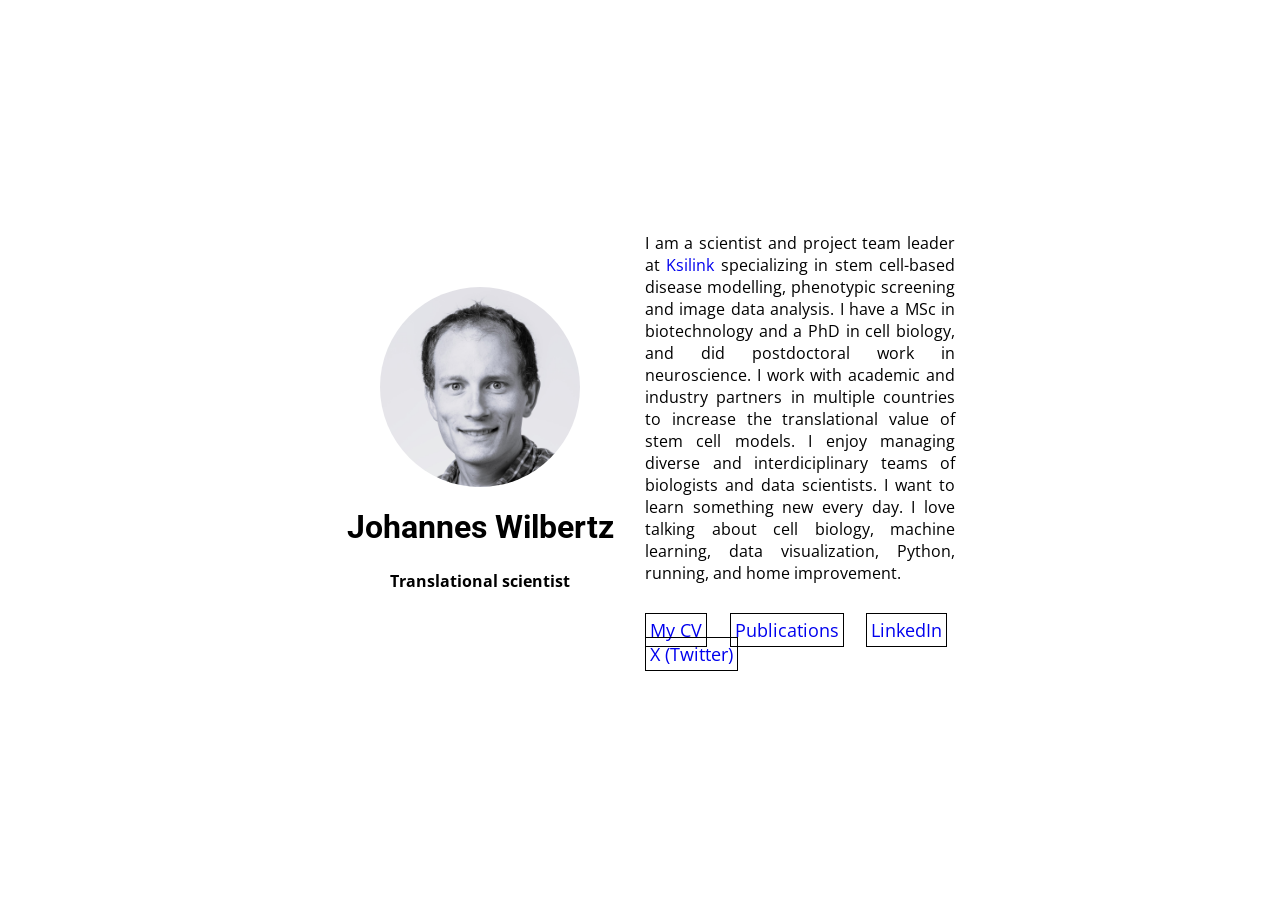
==== index.html @ 1341557f "Updated link structure" ====
<head>
    <title>Johannes Wilbertz</title>
    <link rel="stylesheet" type="text/css" href="style.css">
    <link href="https://fonts.googleapis.com/css?family=Open+Sans|Roboto" rel="stylesheet">
  </head>

<body>
    <div class="wrapper">
      
      <div class="left">
        <img class="profile-picture" src="images/my_photo.jpg" width="200"/>
        <h1 class="name">Johannes Wilbertz</h1>
        <h4 class="subtitle">Translational scientist</h4>
      </div>
      
      <div class="right">
        <p class="bio">
            I am a scientist and project team leader at <a href="https://www.ksilink.com/" target="_blank">Ksilink</a> specializing in stem cell-based disease modelling, 
            phenotypic screening and image data analysis. I have a MSc in biotechnology and a PhD in 
            cell biology, and did postdoctoral work in neuroscience. I work with academic and industry partners in multiple countries to 
            increase the translational value of stem cell models. I enjoy managing diverse and interdiciplinary teams 
            of biologists and data scientists. I want to learn something new every day. I love talking about cell 
            biology, machine learning, data visualization, Python, running, and home improvement.
        </p>
        <ul class="social-links">
          <li><a href="pdf/CV_J.Wilbertz.pdf" target="_blank">My CV</a></li>
          <li><a href="https://scholar.google.com/citations?hl=en&user=0pHXmrAAAAAJ" target="_blank">Publications</a></li>
          <li><a href="https://www.linkedin.com/in/johanneswilbertz/" target="_blank">LinkedIn</a></li>
          <li><a href="https://twitter.com/jowilbertz" target="_blank">X (Twitter)</a></li>
        </ul>
      </div>
      
    </div>
</body>
---- style.css ----
html, body {
    display: flex;
    align-items: center;
    justify-content: center;
    height: 100%;
    margin: 0px;
    padding: 0px;
    
    font-family: 'Open Sans', sans-serif;
    text-align: justify;
}

.bio a {
    text-decoration: none;
}
  
.name {
    font-family: 'Roboto', sans-serif;
    margin-bottom: 2px;
}
  
.wrapper {
    max-width: 50%;
    display: flex;
    flex-direction: row;
    height: 80%;
}
  
.left, .right {
    margin: 5px;
    max-width: 70%;
    flex: 1;
    display: flex;
    flex-direction: column;
    justify-content: center;
}
  
.left {
    align-items: center;
    justify-content: center;
}
  
.profile-picture {
    border-radius: 50%;
}

.social-links a {
    text-decoration: none;
    padding: 4px;
    border: 1px solid black;
}
  
.social-links a:hover {
    background-color: rgba(0, 0, 0, 0.1);
}

.social-links a:visited {
    color: inherit;
}

.social-links {
    list-style: none;
    padding-left: 0px;
    font-size: 18px;
}
  
.social-links li {
    display: inline-block;
    margin-right: 8px;
}
  
.social-links a {
    text-decoration: none;
    padding: 4px;
}
  
.social-links a:hover {
    background-color: rgba(0, 0, 0, 0.1);
}
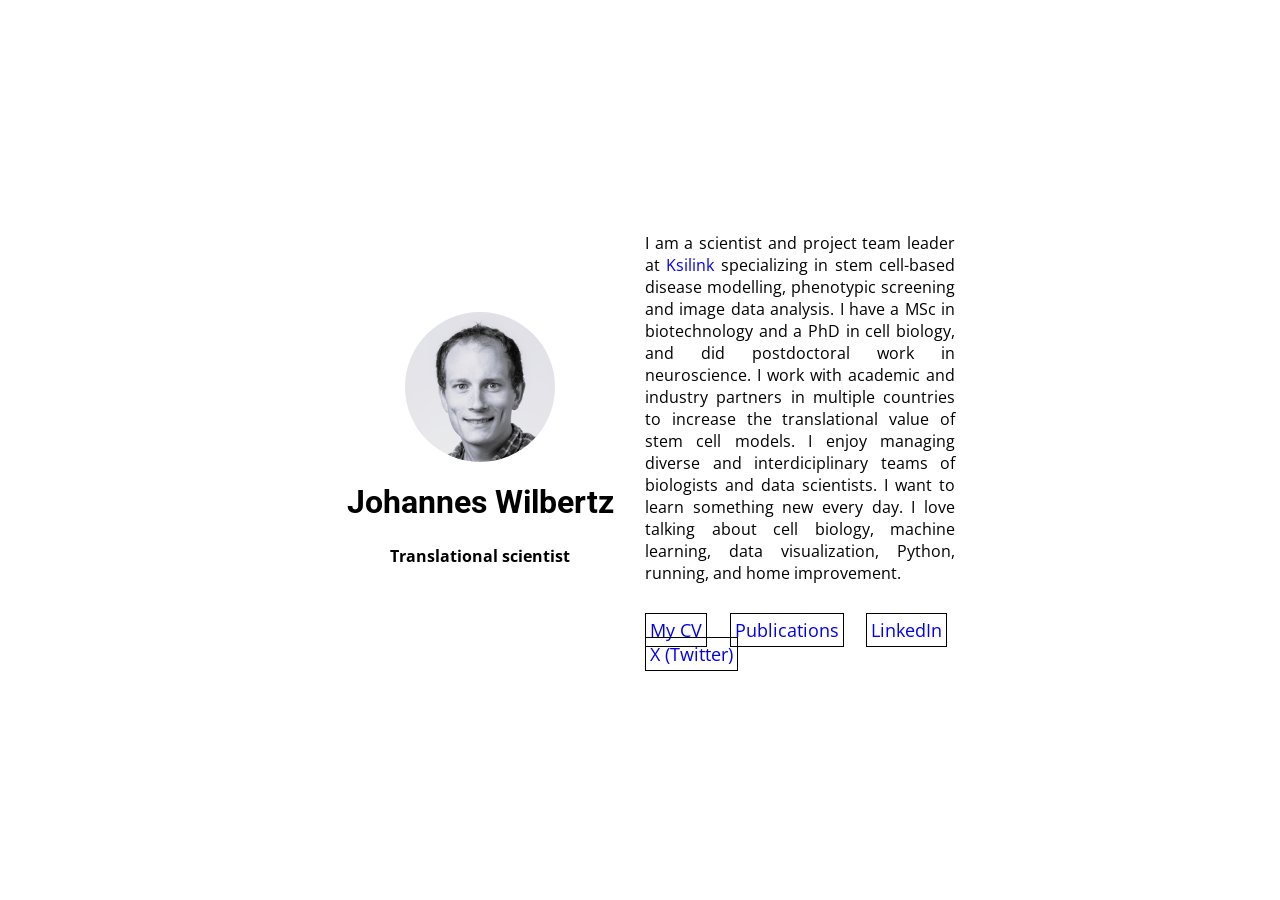
==== commit b8b22d65: "Update index.html" ====
--- a/index.html
+++ b/index.html
@@ -8,7 +8,7 @@
     <div class="wrapper">
       
       <div class="left">
-        <img class="profile-picture" src="images/my_photo.jpg" width="200"/>
+        <img class="profile-picture" src="images/my_photo.jpg" width="150"/>
         <h1 class="name">Johannes Wilbertz</h1>
         <h4 class="subtitle">Translational scientist</h4>
       </div>
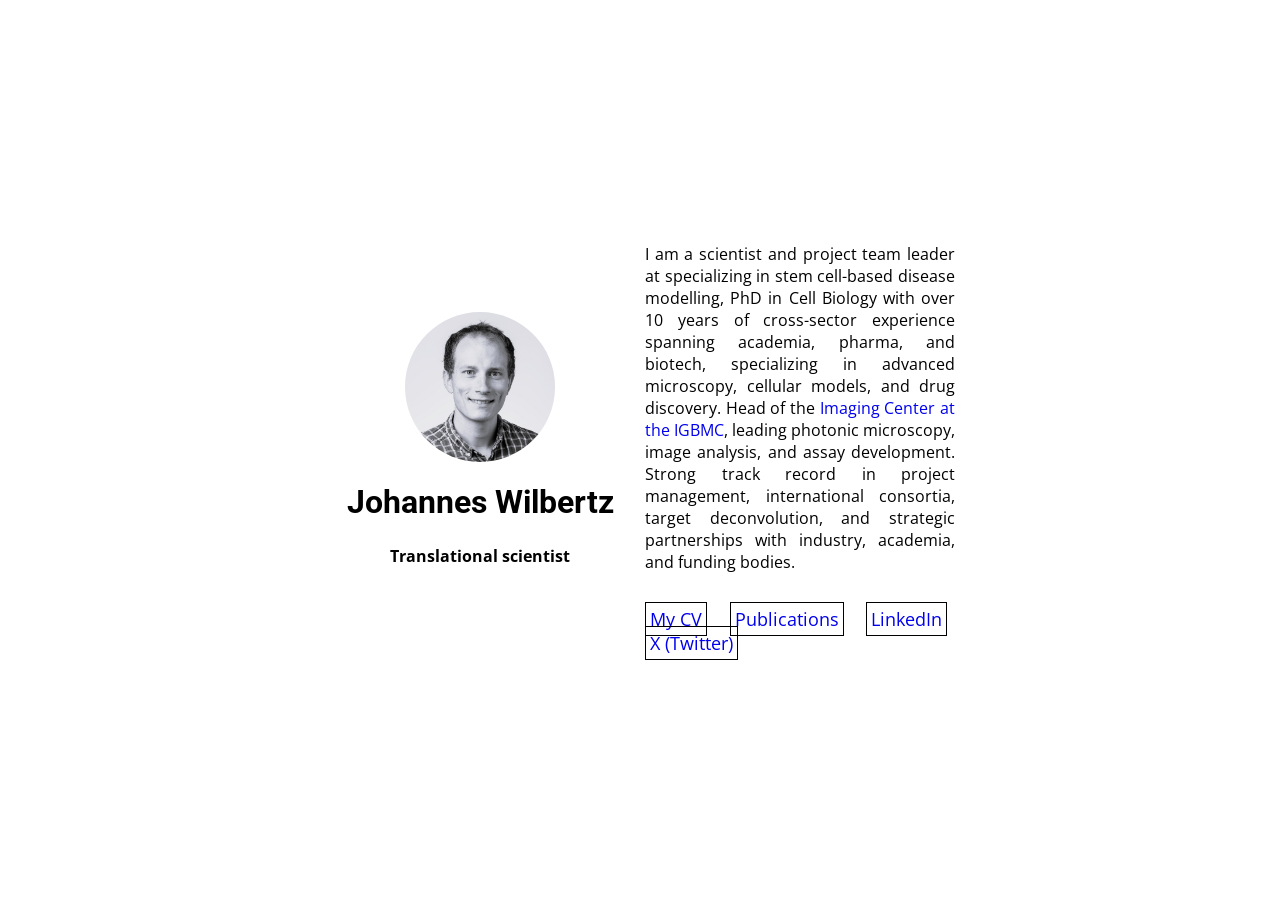
==== commit 2c46df5e: "Revise bio section with updated professional details" ====
--- a/index.html
+++ b/index.html
@@ -15,12 +15,10 @@
       
       <div class="right">
         <p class="bio">
-            I am a scientist and project team leader at <a href="https://www.ksilink.com/" target="_blank">Ksilink</a> specializing in stem cell-based disease modelling, 
-            phenotypic screening and image data analysis. I have a MSc in biotechnology and a PhD in 
-            cell biology, and did postdoctoral work in neuroscience. I work with academic and industry partners in multiple countries to 
-            increase the translational value of stem cell models. I enjoy managing diverse and interdiciplinary teams 
-            of biologists and data scientists. I want to learn something new every day. I love talking about cell 
-            biology, machine learning, data visualization, Python, running, and home improvement.
+            I am a scientist and project team leader at  specializing in stem cell-based disease modelling, 
+            PhD in Cell Biology with over 10 years of cross-sector experience spanning academia, pharma, and biotech, specializing in advanced microscopy, cellular models, and drug discovery. 
+            Head of the <a href="https://www.igbmc.fr/en/plateformes-technologiques/photonic-microscopy-3-1/" target="_blank">Imaging Center at the IGBMC</a>, leading photonic microscopy, image analysis, and assay development. 
+            Strong track record in project management, international consortia, target deconvolution, and strategic partnerships with industry, academia, and funding bodies.
         </p>
         <ul class="social-links">
           <li><a href="pdf/CV_J.Wilbertz.pdf" target="_blank">My CV</a></li>
@@ -32,3 +30,4 @@
       
     </div>
 </body>
+
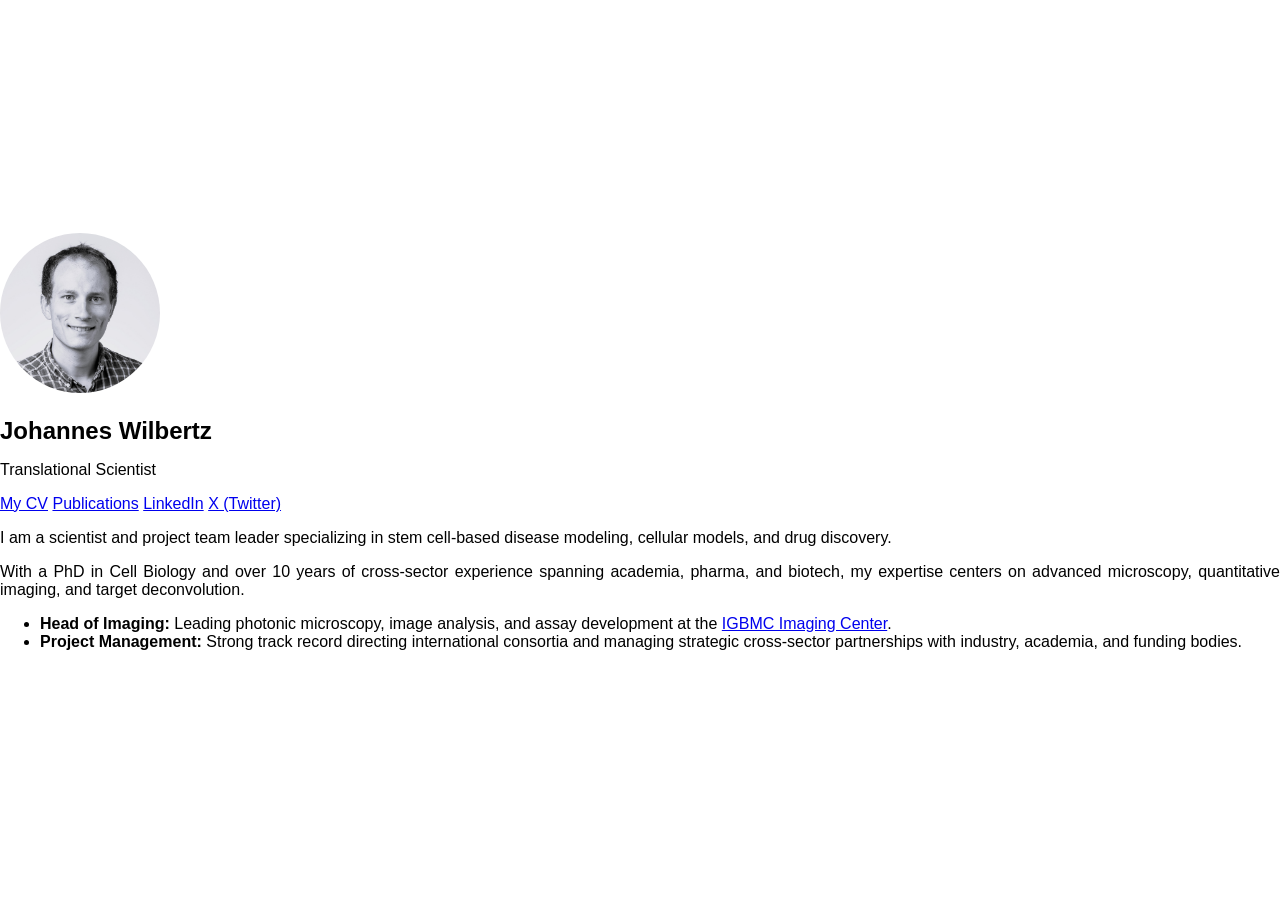
==== commit 693f742f: "Refactor index.html for improved structure and content Updated the HTML structure and content for be" ====
--- a/index.html
+++ b/index.html
@@ -1,33 +1,46 @@
+<!DOCTYPE html>
+<html lang="en">
 <head>
-    <title>Johannes Wilbertz</title>
-    <link rel="stylesheet" type="text/css" href="style.css">
-    <link href="https://fonts.googleapis.com/css?family=Open+Sans|Roboto" rel="stylesheet">
-  </head>
+  <meta charset="UTF-8">
+  <meta name="viewport" content="width=device-width, initial-scale=1.0">
+  <title>Johannes Wilbertz | Translational Scientist</title>
+  <link rel="stylesheet" type="text/css" href="style.css">
+  <link rel="preconnect" href="https://fonts.googleapis.com">
+  <link rel="preconnect" href="https://fonts.gstatic.com" crossorigin>
+  <link href="https://fonts.googleapis.com/css2?family=Inter:wght@400;500;600;700&display=swap" rel="stylesheet">
+</head>
 
 <body>
-    <div class="wrapper">
+  <main class="container">
+    
+    <aside class="sidebar">
+      <img class="profile-picture" src="images/my_photo.jpg" alt="Johannes Wilbertz" width="160" height="160">
+      <h1 class="name">Johannes Wilbertz</h1>
+      <p class="subtitle">Translational Scientist</p>
       
-      <div class="left">
-        <img class="profile-picture" src="images/my_photo.jpg" width="150"/>
-        <h1 class="name">Johannes Wilbertz</h1>
-        <h4 class="subtitle">Translational scientist</h4>
-      </div>
-      
-      <div class="right">
-        <p class="bio">
-            I am a scientist and project team leader at  specializing in stem cell-based disease modelling, 
-            PhD in Cell Biology with over 10 years of cross-sector experience spanning academia, pharma, and biotech, specializing in advanced microscopy, cellular models, and drug discovery. 
-            Head of the <a href="https://www.igbmc.fr/en/plateformes-technologiques/photonic-microscopy-3-1/" target="_blank">Imaging Center at the IGBMC</a>, leading photonic microscopy, image analysis, and assay development. 
-            Strong track record in project management, international consortia, target deconvolution, and strategic partnerships with industry, academia, and funding bodies.
-        </p>
-        <ul class="social-links">
-          <li><a href="pdf/CV_J.Wilbertz.pdf" target="_blank">My CV</a></li>
-          <li><a href="https://scholar.google.com/citations?hl=en&user=0pHXmrAAAAAJ" target="_blank">Publications</a></li>
-          <li><a href="https://www.linkedin.com/in/johanneswilbertz/" target="_blank">LinkedIn</a></li>
-          <li><a href="https://twitter.com/jowilbertz" target="_blank">X (Twitter)</a></li>
-        </ul>
-      </div>
-      
-    </div>
+      <nav class="links">
+        <a href="pdf/CV_J.Wilbertz.pdf" target="_blank" rel="noopener" class="btn btn-primary">My CV</a>
+        <a href="https://scholar.google.com/citations?hl=en&user=0pHXmrAAAAAJ" target="_blank" rel="noopener" class="btn">Publications</a>
+        <a href="https://www.linkedin.com/in/johanneswilbertz/" target="_blank" rel="noopener" class="btn">LinkedIn</a>
+        <a href="https://twitter.com/jowilbertz" target="_blank" rel="noopener" class="btn">X (Twitter)</a>
+      </nav>
+    </aside>
+    
+    <section class="content">
+      <p class="intro">
+        I am a scientist and project team leader specializing in stem cell-based disease modeling, cellular models, and drug discovery.
+      </p>
+
+      <p class="bio">
+        With a PhD in Cell Biology and over 10 years of cross-sector experience spanning academia, pharma, and biotech, my expertise centers on advanced microscopy, quantitative imaging, and target deconvolution.
+      </p>
+
+      <ul class="highlights">
+        <li><strong>Head of Imaging:</strong> Leading photonic microscopy, image analysis, and assay development at the <a href="https://www.igbmc.fr/en/plateformes-technologiques/photonic-microscopy-3-1/" target="_blank" rel="noopener">IGBMC Imaging Center</a>.</li>
+        <li><strong>Project Management:</strong> Strong track record directing international consortia and managing strategic cross-sector partnerships with industry, academia, and funding bodies.</li>
+      </ul>
+    </section>
+    
+  </main>
 </body>
-
+</html>
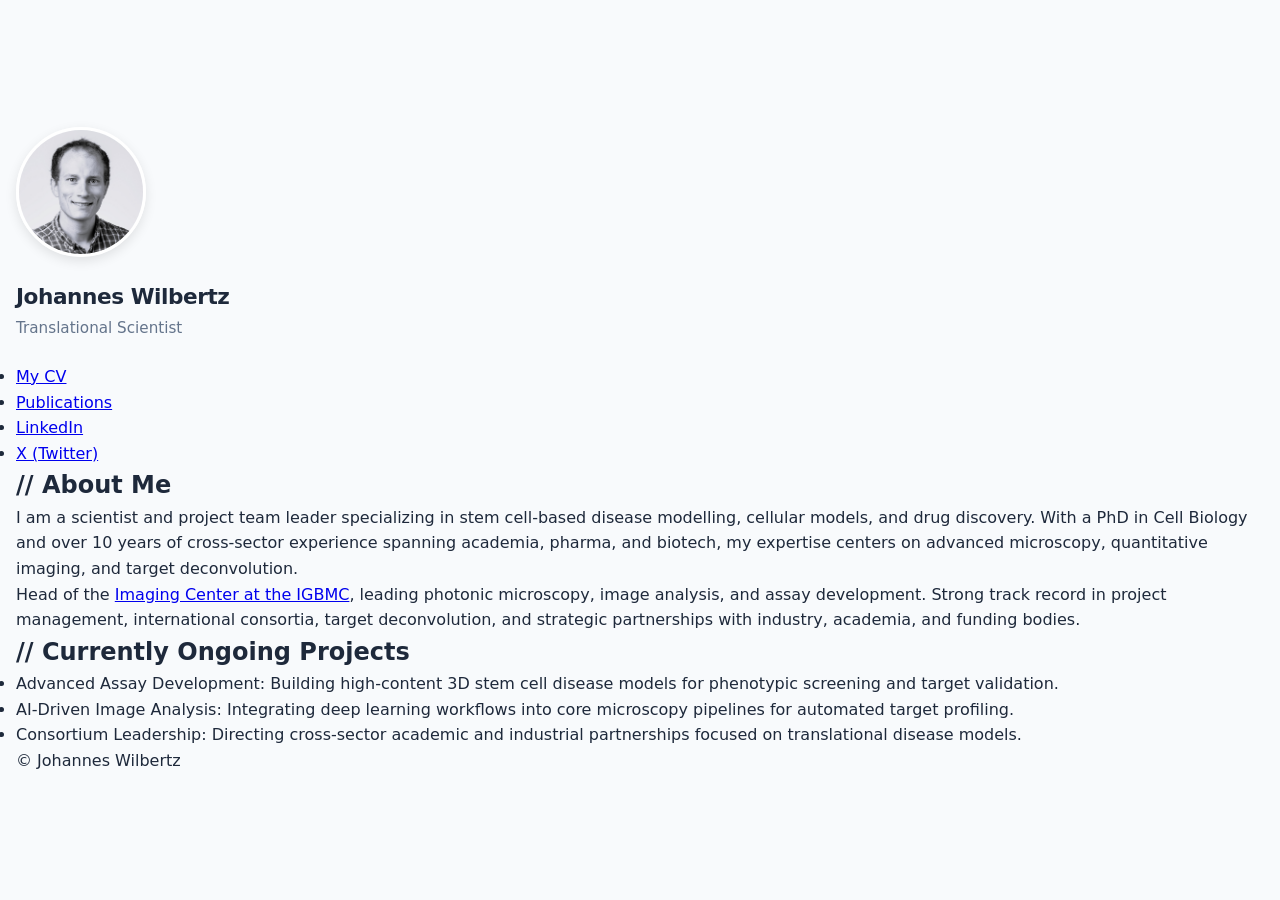
==== commit 23981fcc: "Refactor index.html with new layout and content Reorganized HTML structure and updated content secti" ====
--- a/index.html
+++ b/index.html
@@ -5,42 +5,58 @@
   <meta name="viewport" content="width=device-width, initial-scale=1.0">
   <title>Johannes Wilbertz | Translational Scientist</title>
   <link rel="stylesheet" type="text/css" href="style.css">
-  <link rel="preconnect" href="https://fonts.googleapis.com">
-  <link rel="preconnect" href="https://fonts.gstatic.com" crossorigin>
-  <link href="https://fonts.googleapis.com/css2?family=Inter:wght@400;500;600;700&display=swap" rel="stylesheet">
 </head>
-
 <body>
-  <main class="container">
+  <div class="wrapper">
     
-    <aside class="sidebar">
-      <img class="profile-picture" src="images/my_photo.jpg" alt="Johannes Wilbertz" width="160" height="160">
+    <header>
+      <img class="profile-picture" src="images/my_photo.jpg" alt="Johannes Wilbertz" width="130" height="130">
       <h1 class="name">Johannes Wilbertz</h1>
       <p class="subtitle">Translational Scientist</p>
       
-      <nav class="links">
-        <a href="pdf/CV_J.Wilbertz.pdf" target="_blank" rel="noopener" class="btn btn-primary">My CV</a>
-        <a href="https://scholar.google.com/citations?hl=en&user=0pHXmrAAAAAJ" target="_blank" rel="noopener" class="btn">Publications</a>
-        <a href="https://www.linkedin.com/in/johanneswilbertz/" target="_blank" rel="noopener" class="btn">LinkedIn</a>
-        <a href="https://twitter.com/jowilbertz" target="_blank" rel="noopener" class="btn">X (Twitter)</a>
+      <nav>
+        <ul class="social-links">
+          <li><a href="pdf/CV_J.Wilbertz.pdf" target="_blank" rel="noopener">My CV</a></li>
+          <li><a href="https://scholar.google.com/citations?hl=en&user=0pHXmrAAAAAJ" target="_blank" rel="noopener">Publications</a></li>
+          <li><a href="https://www.linkedin.com/in/johanneswilbertz/" target="_blank" rel="noopener">LinkedIn</a></li>
+          <li><a href="https://twitter.com/jowilbertz" target="_blank" rel="noopener">X (Twitter)</a></li>
+        </ul>
       </nav>
-    </aside>
-    
-    <section class="content">
-      <p class="intro">
-        I am a scientist and project team leader specializing in stem cell-based disease modeling, cellular models, and drug discovery.
-      </p>
+    </header>
 
-      <p class="bio">
-        With a PhD in Cell Biology and over 10 years of cross-sector experience spanning academia, pharma, and biotech, my expertise centers on advanced microscopy, quantitative imaging, and target deconvolution.
-      </p>
+    <main>
+      <section class="main-section">
+        <h2>// About Me</h2>
+        <div class="bio-content">
+          <p>
+            I am a scientist and project team leader specializing in stem cell-based disease modelling, cellular models, and drug discovery. With a PhD in Cell Biology and over 10 years of cross-sector experience spanning academia, pharma, and biotech, my expertise centers on advanced microscopy, quantitative imaging, and target deconvolution.
+          </p>
+          <p>
+            Head of the <a href="https://www.igbmc.fr/en/plateformes-technologiques/photonic-microscopy-3-1/" target="_blank" rel="noopener">Imaging Center at the IGBMC</a>, leading photonic microscopy, image analysis, and assay development. Strong track record in project management, international consortia, target deconvolution, and strategic partnerships with industry, academia, and funding bodies.
+          </p>
+        </div>
+      </section>
 
-      <ul class="highlights">
-        <li><strong>Head of Imaging:</strong> Leading photonic microscopy, image analysis, and assay development at the <a href="https://www.igbmc.fr/en/plateformes-technologiques/photonic-microscopy-3-1/" target="_blank" rel="noopener">IGBMC Imaging Center</a>.</li>
-        <li><strong>Project Management:</strong> Strong track record directing international consortia and managing strategic cross-sector partnerships with industry, academia, and funding bodies.</li>
-      </ul>
-    </section>
-    
-  </main>
+      <section class="main-section">
+        <h2>// Currently Ongoing Projects</h2>
+        <ul class="project-list">
+          <li>
+            <span class="proj-title">Advanced Assay Development:</span> Building high-content 3D stem cell disease models for phenotypic screening and target validation.
+          </li>
+          <li>
+            <span class="proj-title">AI-Driven Image Analysis:</span> Integrating deep learning workflows into core microscopy pipelines for automated target profiling.
+          </li>
+          <li>
+            <span class="proj-title">Consortium Leadership:</span> Directing cross-sector academic and industrial partnerships focused on translational disease models.
+          </li>
+        </ul>
+      </section>
+    </main>
+
+    <footer>
+      <p>&copy; Johannes Wilbertz</p>
+    </footer>
+
+  </div>
 </body>
 </html>
--- a/style.css
+++ b/style.css
@@ -1,79 +1,175 @@
-html, body {
-    display: flex;
-    align-items: center;
-    justify-content: center;
-    height: 100%;
-    margin: 0px;
-    padding: 0px;
-    
-    font-family: 'Open Sans', sans-serif;
-    text-align: justify;
+:root {
+  --bg-color: #f8fafc;
+  --card-bg: #ffffff;
+  --text-main: #1e293b;
+  --text-muted: #64748b;
+  --accent: #2563eb;
+  --accent-hover: #1d4ed8;
+  --border-color: #e2e8f0;
 }
 
-.bio a {
-    text-decoration: none;
-}
-  
-.name {
-    font-family: 'Roboto', sans-serif;
-    margin-bottom: 2px;
-}
-  
-.wrapper {
-    max-width: 50%;
-    display: flex;
-    flex-direction: row;
-    height: 80%;
-}
-  
-.left, .right {
-    margin: 5px;
-    max-width: 70%;
-    flex: 1;
-    display: flex;
-    flex-direction: column;
-    justify-content: center;
-}
-  
-.left {
-    align-items: center;
-    justify-content: center;
-}
-  
-.profile-picture {
-    border-radius: 50%;
+* {
+  box-sizing: border-box;
+  margin: 0;
+  padding: 0;
 }
 
-.social-links a {
-    text-decoration: none;
-    padding: 4px;
-    border: 1px solid black;
-}
-  
-.social-links a:hover {
-    background-color: rgba(0, 0, 0, 0.1);
+body {
+  font-family: 'Inter', system-ui, -apple-system, sans-serif;
+  background-color: var(--bg-color);
+  color: var(--text-main);
+  line-height: 1.6;
+  min-height: 100vh;
+  display: flex;
+  align-items: center;
+  justify-content: center;
+  padding: 2rem 1rem;
 }
 
-.social-links a:visited {
-    color: inherit;
+.container {
+  max-width: 900px;
+  width: 100%;
+  background: var(--card-bg);
+  border-radius: 16px;
+  border: 1px solid var(--border-color);
+  box-shadow: 0 10px 25px -5px rgba(0, 0, 0, 0.05);
+  display: flex;
+  flex-direction: column;
+  padding: 3rem 2.5rem;
+  gap: 2.5rem;
 }
 
-.social-links {
-    list-style: none;
-    padding-left: 0px;
-    font-size: 18px;
+@media (min-width: 768px) {
+  .container {
+    flex-direction: row;
+    align-items: flex-start;
+  }
 }
-  
-.social-links li {
-    display: inline-block;
-    margin-right: 8px;
+
+/* Left Sidebar */
+.sidebar {
+  display: flex;
+  flex-direction: column;
+  align-items: center;
+  text-align: center;
+  flex-shrink: 0;
 }
-  
-.social-links a {
-    text-decoration: none;
-    padding: 4px;
+
+@media (min-width: 768px) {
+  .sidebar {
+    width: 220px;
+  }
 }
-  
-.social-links a:hover {
-    background-color: rgba(0, 0, 0, 0.1);
+
+.profile-picture {
+  border-radius: 50%;
+  object-fit: cover;
+  border: 3px solid #fff;
+  box-shadow: 0 4px 12px rgba(0, 0, 0, 0.1);
+  margin-bottom: 1.25rem;
 }
+
+.name {
+  font-size: 1.35rem;
+  font-weight: 700;
+  letter-spacing: -0.02em;
+  color: var(--text-main);
+  line-height: 1.2;
+}
+
+.subtitle {
+  font-size: 0.95rem;
+  color: var(--text-muted);
+  font-weight: 500;
+  margin-top: 0.35rem;
+  margin-bottom: 1.5rem;
+}
+
+/* Navigation Buttons */
+.links {
+  display: flex;
+  flex-direction: column;
+  gap: 0.6rem;
+  width: 100%;
+}
+
+.btn {
+  display: block;
+  width: 100%;
+  padding: 0.55rem 1rem;
+  text-decoration: none;
+  color: var(--text-main);
+  border: 1px solid var(--border-color);
+  border-radius: 8px;
+  font-size: 0.875rem;
+  font-weight: 500;
+  transition: all 0.2s ease;
+  background-color: #fff;
+}
+
+.btn:hover {
+  background-color: #f1f5f9;
+  border-color: #cbd5e1;
+}
+
+.btn-primary {
+  background-color: var(--accent);
+  color: #ffffff;
+  border-color: var(--accent);
+}
+
+.btn-primary:hover {
+  background-color: var(--accent-hover);
+  border-color: var(--accent-hover);
+}
+
+/* Right Content Area */
+.content {
+  flex: 1;
+  display: flex;
+  flex-direction: column;
+  gap: 1.2rem;
+  font-size: 1rem;
+}
+
+.intro {
+  font-size: 1.1rem;
+  font-weight: 500;
+  color: var(--text-main);
+}
+
+.bio {
+  color: #334155;
+}
+
+.bio a, .highlights a {
+  color: var(--accent);
+  text-decoration: none;
+  font-weight: 500;
+}
+
+.bio a:hover, .highlights a:hover {
+  text-decoration: underline;
+}
+
+.highlights {
+  list-style-type: none;
+  margin-top: 0.5rem;
+  display: flex;
+  flex-direction: column;
+  gap: 0.75rem;
+}
+
+.highlights li {
+  position: relative;
+  padding-left: 1.25rem;
+  color: #334155;
+}
+
+.highlights li::before {
+  content: "•";
+  position: absolute;
+  left: 0;
+  color: var(--accent);
+  font-weight: bold;
+}
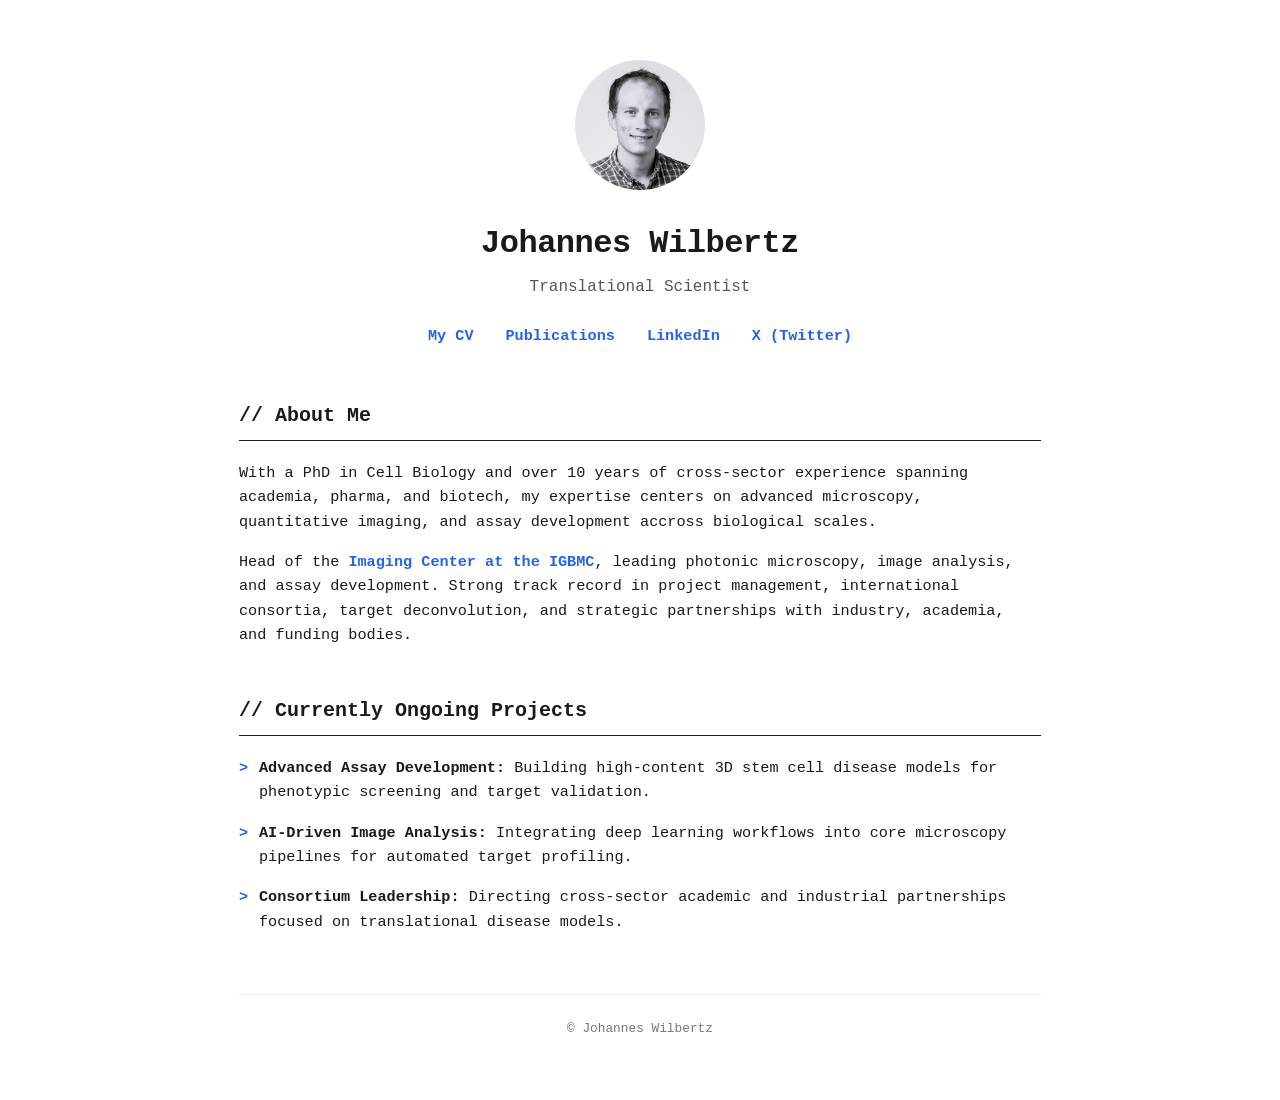
==== commit f1025399: "Revise bio content in index.html Updated bio to reflect expertise in assay development across biolog" ====
--- a/index.html
+++ b/index.html
@@ -29,7 +29,7 @@
         <h2>// About Me</h2>
         <div class="bio-content">
           <p>
-            I am a scientist and project team leader specializing in stem cell-based disease modelling, cellular models, and drug discovery. With a PhD in Cell Biology and over 10 years of cross-sector experience spanning academia, pharma, and biotech, my expertise centers on advanced microscopy, quantitative imaging, and target deconvolution.
+            With a PhD in Cell Biology and over 10 years of cross-sector experience spanning academia, pharma, and biotech, my expertise centers on advanced microscopy, quantitative imaging, and assay development accross biological scales.
           </p>
           <p>
             Head of the <a href="https://www.igbmc.fr/en/plateformes-technologiques/photonic-microscopy-3-1/" target="_blank" rel="noopener">Imaging Center at the IGBMC</a>, leading photonic microscopy, image analysis, and assay development. Strong track record in project management, international consortia, target deconvolution, and strategic partnerships with industry, academia, and funding bodies.
--- a/style.css
+++ b/style.css
@@ -1,13 +1,3 @@
-:root {
-  --bg-color: #f8fafc;
-  --card-bg: #ffffff;
-  --text-main: #1e293b;
-  --text-muted: #64748b;
-  --accent: #2563eb;
-  --accent-hover: #1d4ed8;
-  --border-color: #e2e8f0;
-}
-
 * {
   box-sizing: border-box;
   margin: 0;
@@ -15,161 +5,122 @@
 }
 
 body {
-  font-family: 'Inter', system-ui, -apple-system, sans-serif;
-  background-color: var(--bg-color);
-  color: var(--text-main);
+  font-family: 'Courier New', Courier, monospace;
+  background-color: #ffffff;
+  color: #1a1a1a;
   line-height: 1.6;
-  min-height: 100vh;
-  display: flex;
-  align-items: center;
-  justify-content: center;
-  padding: 2rem 1rem;
 }
 
-.container {
-  max-width: 900px;
-  width: 100%;
-  background: var(--card-bg);
-  border-radius: 16px;
-  border: 1px solid var(--border-color);
-  box-shadow: 0 10px 25px -5px rgba(0, 0, 0, 0.05);
-  display: flex;
-  flex-direction: column;
-  padding: 3rem 2.5rem;
-  gap: 2.5rem;
+.wrapper {
+  max-width: 850px;
+  margin: 0 auto;
+  padding: 60px 24px;
 }
 
-@media (min-width: 768px) {
-  .container {
-    flex-direction: row;
-    align-items: flex-start;
-  }
-}
-
-/* Left Sidebar */
-.sidebar {
-  display: flex;
-  flex-direction: column;
-  align-items: center;
+/* Header */
+header {
   text-align: center;
-  flex-shrink: 0;
-}
-
-@media (min-width: 768px) {
-  .sidebar {
-    width: 220px;
-  }
+  margin-bottom: 50px;
 }
 
 .profile-picture {
   border-radius: 50%;
-  object-fit: cover;
-  border: 3px solid #fff;
-  box-shadow: 0 4px 12px rgba(0, 0, 0, 0.1);
-  margin-bottom: 1.25rem;
+  margin-bottom: 18px;
 }
 
 .name {
-  font-size: 1.35rem;
+  font-size: 2rem;
   font-weight: 700;
-  letter-spacing: -0.02em;
-  color: var(--text-main);
-  line-height: 1.2;
+  letter-spacing: -0.5px;
 }
 
 .subtitle {
-  font-size: 0.95rem;
-  color: var(--text-muted);
-  font-weight: 500;
-  margin-top: 0.35rem;
-  margin-bottom: 1.5rem;
+  font-size: 1rem;
+  color: #555555;
+  margin-top: 6px;
+  margin-bottom: 24px;
 }
 
-/* Navigation Buttons */
-.links {
+/* Social & Resource Links */
+.social-links {
+  list-style: none;
   display: flex;
-  flex-direction: column;
-  gap: 0.6rem;
-  width: 100%;
+  flex-wrap: wrap;
+  justify-content: center;
+  gap: 16px;
 }
 
-.btn {
-  display: block;
-  width: 100%;
-  padding: 0.55rem 1rem;
+.social-links a {
   text-decoration: none;
-  color: var(--text-main);
-  border: 1px solid var(--border-color);
-  border-radius: 8px;
-  font-size: 0.875rem;
-  font-weight: 500;
-  transition: all 0.2s ease;
-  background-color: #fff;
+  color: #2563eb;
+  font-weight: 700;
+  font-size: 0.95rem;
+  padding: 4px 8px;
+  border-bottom: 1px dashed transparent;
+  transition: border-color 0.2s ease;
 }
 
-.btn:hover {
-  background-color: #f1f5f9;
-  border-color: #cbd5e1;
+.social-links a:hover {
+  border-bottom-color: #2563eb;
 }
 
-.btn-primary {
-  background-color: var(--accent);
-  color: #ffffff;
-  border-color: var(--accent);
+/* Main Sections */
+.main-section {
+  margin-bottom: 48px;
 }
 
-.btn-primary:hover {
-  background-color: var(--accent-hover);
-  border-color: var(--accent-hover);
+.main-section h2 {
+  font-size: 1.25rem;
+  border-bottom: 1px solid #1a1a1a;
+  padding-bottom: 8px;
+  margin-bottom: 20px;
 }
 
-/* Right Content Area */
-.content {
-  flex: 1;
-  display: flex;
-  flex-direction: column;
-  gap: 1.2rem;
-  font-size: 1rem;
+.bio-content p {
+  margin-bottom: 16px;
+  font-size: 0.95rem;
 }
 
-.intro {
-  font-size: 1.1rem;
-  font-weight: 500;
-  color: var(--text-main);
+.bio-content a {
+  color: #2563eb;
+  text-decoration: none;
+  font-weight: 700;
 }
 
-.bio {
-  color: #334155;
-}
-
-.bio a, .highlights a {
-  color: var(--accent);
-  text-decoration: none;
-  font-weight: 500;
-}
-
-.bio a:hover, .highlights a:hover {
+.bio-content a:hover {
   text-decoration: underline;
 }
 
-.highlights {
-  list-style-type: none;
-  margin-top: 0.5rem;
-  display: flex;
-  flex-direction: column;
-  gap: 0.75rem;
+/* Project Section */
+.project-list {
+  list-style: none;
 }
 
-.highlights li {
+.project-list li {
+  margin-bottom: 16px;
+  padding-left: 20px;
   position: relative;
-  padding-left: 1.25rem;
-  color: #334155;
+  font-size: 0.95rem;
 }
 
-.highlights li::before {
-  content: "•";
+.project-list li::before {
+  content: ">";
   position: absolute;
   left: 0;
-  color: var(--accent);
+  color: #2563eb;
   font-weight: bold;
 }
+
+.proj-title {
+  font-weight: 700;
+}
+
+/* Footer */
+footer {
+  text-align: center;
+  margin-top: 60px;
+  padding-top: 24px;
+  border-top: 1px solid #eeeeee;
+  font-size: 0.8rem;
+  color: #777777;
+}
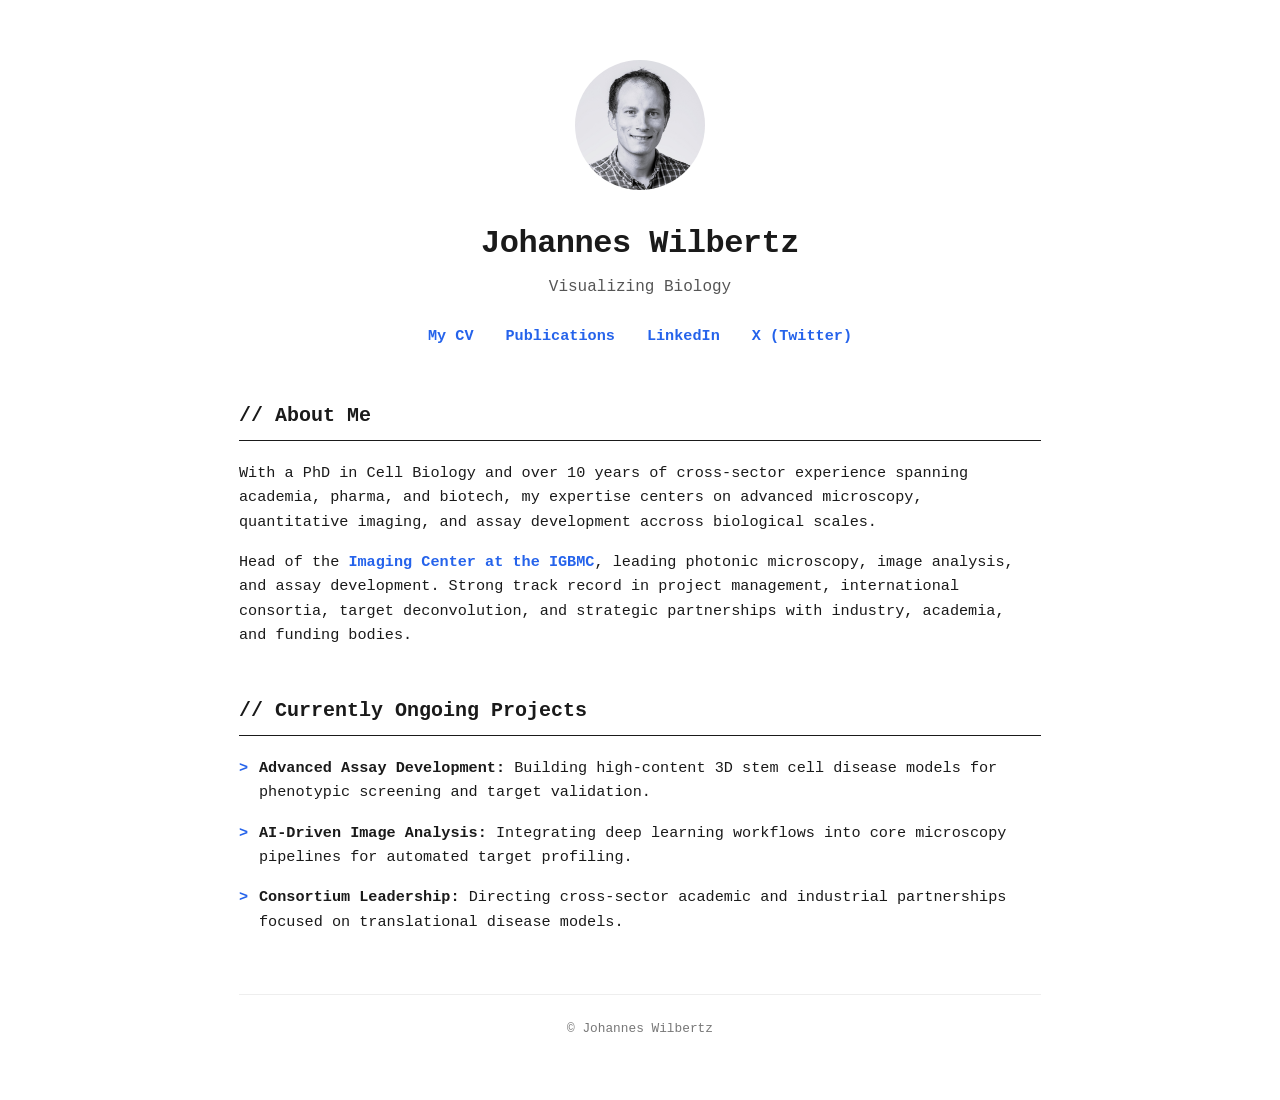
==== commit 0abe9c82: "Update subtitle from 'Translational Scientist' to 'Visualizing Biology'" ====
--- a/index.html
+++ b/index.html
@@ -3,7 +3,7 @@
 <head>
   <meta charset="UTF-8">
   <meta name="viewport" content="width=device-width, initial-scale=1.0">
-  <title>Johannes Wilbertz | Translational Scientist</title>
+  <title>Johannes Wilbertz | Visualizing Biology</title>
   <link rel="stylesheet" type="text/css" href="style.css">
 </head>
 <body>
@@ -12,7 +12,7 @@
     <header>
       <img class="profile-picture" src="images/my_photo.jpg" alt="Johannes Wilbertz" width="130" height="130">
       <h1 class="name">Johannes Wilbertz</h1>
-      <p class="subtitle">Translational Scientist</p>
+      <p class="subtitle">Visualizing Biology</p>
       
       <nav>
         <ul class="social-links">
